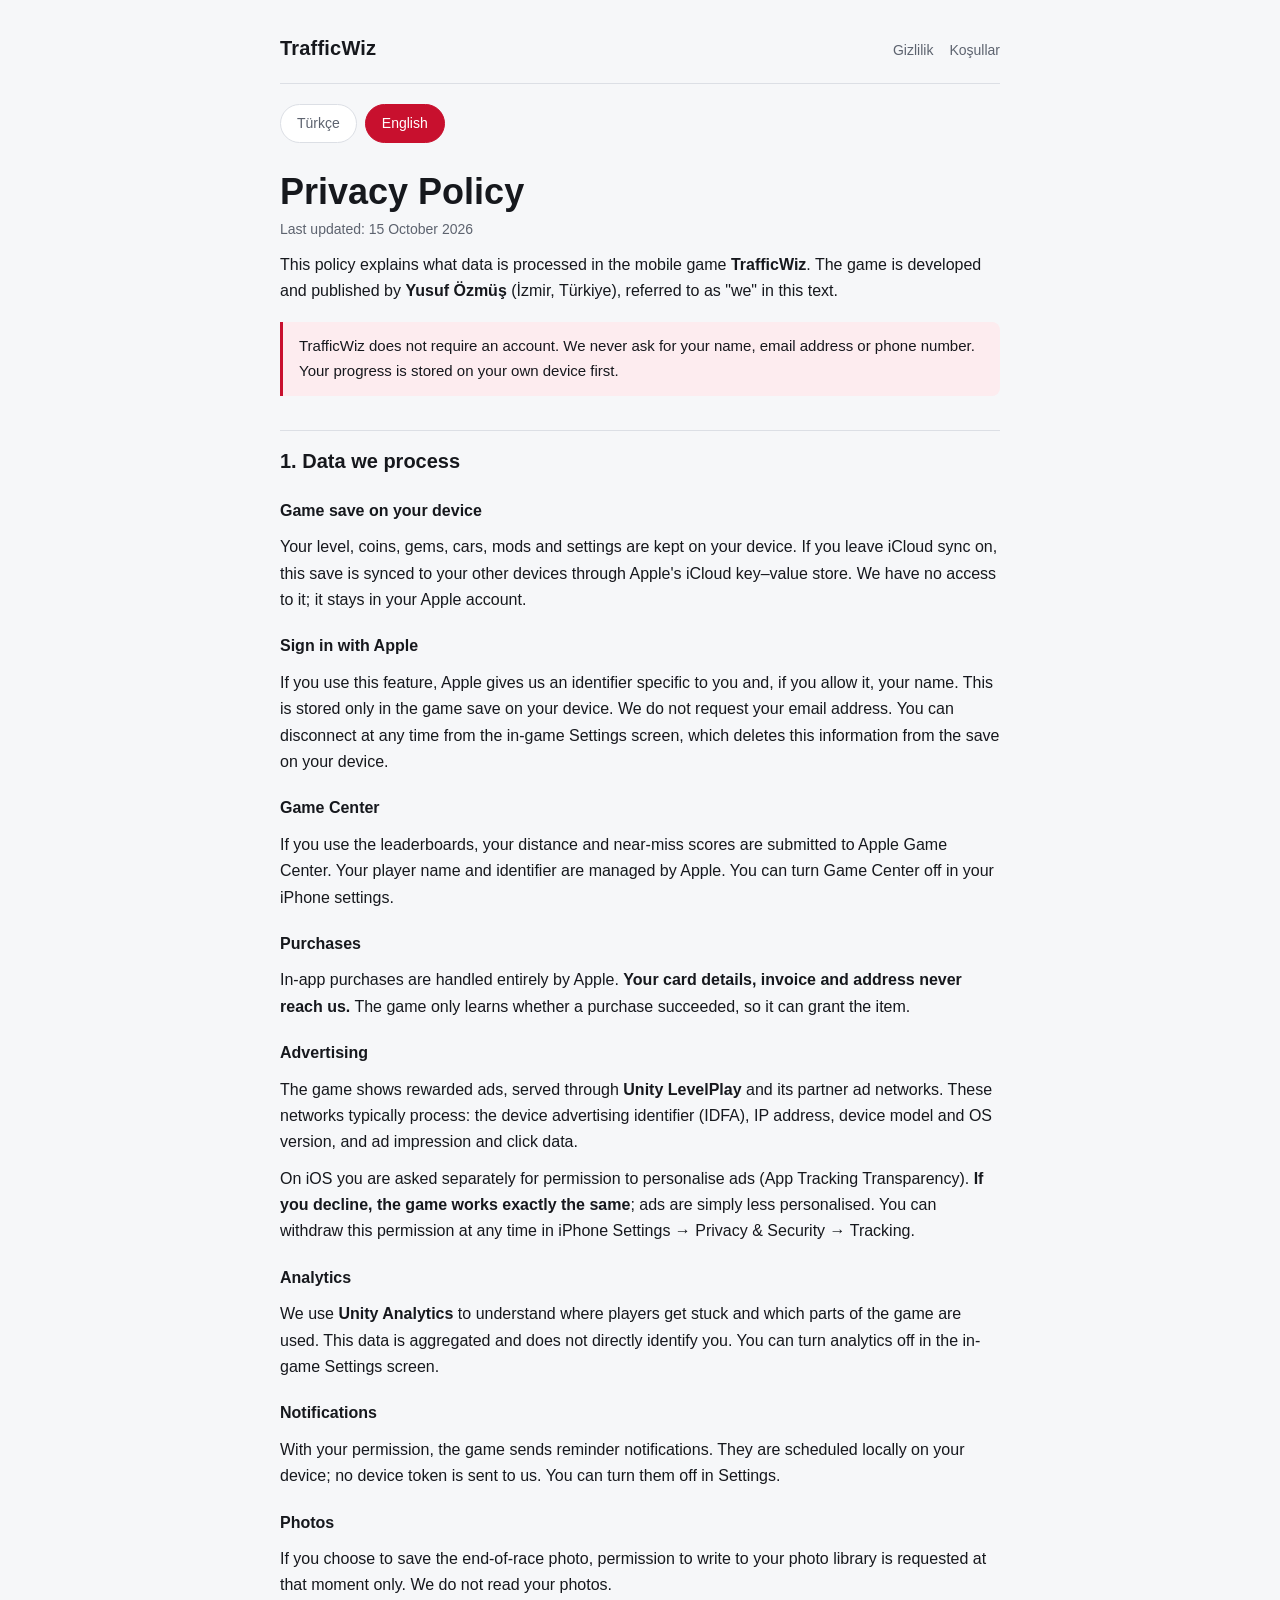
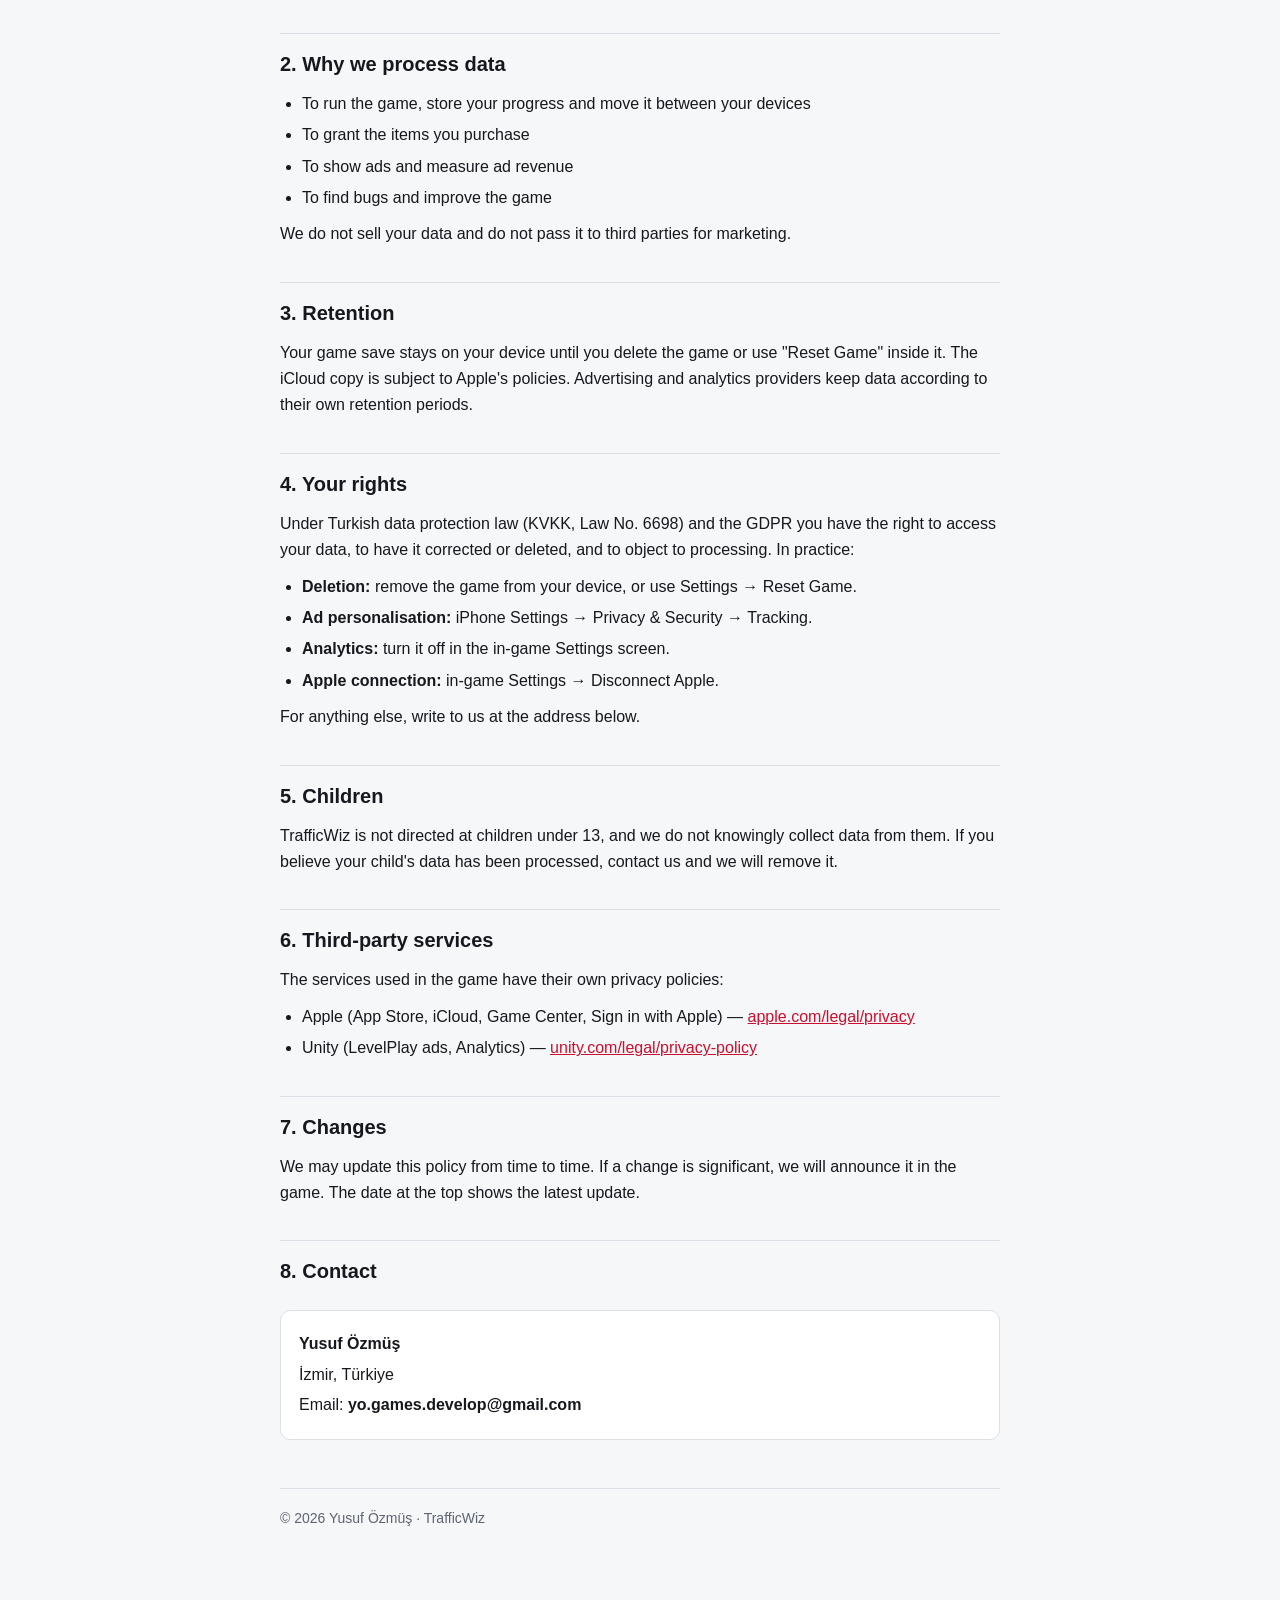
==== privacy.html @ 93166ee4 "Add files via upload" ====
<!doctype html>
<html lang="tr">
<head>
<meta charset="utf-8">
<meta name="viewport" content="width=device-width, initial-scale=1">
<title>TrafficWiz — Gizlilik Politikası / Privacy Policy</title>
<link rel="stylesheet" href="style.css">
</head>
<body>
<div class="wrap">

<header class="top">
  <a class="brand" href="index.html">TrafficWiz</a>
  <nav>
    <a href="privacy.html">Gizlilik</a>
    <a href="terms.html">Koşullar</a>
  </nav>
</header>

<div class="langbar">
  <button type="button" id="btn-tr" aria-pressed="true">Türkçe</button>
  <button type="button" id="btn-en" aria-pressed="false">English</button>
</div>

<!-- ======================= TÜRKÇE ======================= -->
<section id="tr">
  <h1>Gizlilik Politikası</h1>
  <p class="updated">Son güncelleme: 15 Ekim 2026</p>

  <p>Bu politika, <strong>TrafficWiz</strong> mobil oyununda hangi verilerin işlendiğini açıklar. Oyunu geliştiren ve yayınlayan kişi <strong>Yusuf Özmüş</strong>'tür (İzmir, Türkiye) ve bu metinde "biz" olarak anılır.</p>

  <div class="note">TrafficWiz'de hesap açmanız gerekmez. Adınızı, e-postanızı veya telefon numaranızı sizden istemiyoruz. Oyun ilerlemeniz öncelikle kendi cihazınızda saklanır.</div>

  <h2>1. İşlenen veriler</h2>

  <h3>Cihazınızda saklanan oyun kaydı</h3>
  <p>Seviyeniz, altınınız, gemleriniz, arabalarınız, modifiyeleriniz ve ayarlarınız cihazınızda tutulur. iCloud yedeklemesini açık bırakırsanız bu kayıt, Apple'ın iCloud anahtar–değer deposu üzerinden diğer cihazlarınıza eşitlenir. Bu veriye biz erişmeyiz; Apple hesabınızda kalır.</p>

  <h3>Apple ile Giriş</h3>
  <p>Bu özelliği kullanırsanız Apple bize size özel bir kullanıcı kimliği ve (siz izin verirseniz) adınızı iletir. Bu bilgiler yalnızca cihazınızdaki oyun kaydında tutulur. Apple ile Giriş'te e-posta adresinizi talep etmiyoruz. Bağlantıyı Ayarlar ekranından istediğiniz zaman kesebilirsiniz; kestiğinizde bu bilgiler cihazınızdaki kayıttan silinir.</p>

  <h3>Game Center</h3>
  <p>Sıralama tablolarını kullanırsanız mesafe ve makas skorlarınız Apple Game Center'a gönderilir. Oyuncu adınız ve kimliğiniz Apple tarafından yönetilir. Game Center'ı iPhone ayarlarından kapatabilirsiniz.</p>

  <h3>Satın almalar</h3>
  <p>Uygulama içi satın almalar tamamen Apple üzerinden yapılır. <strong>Kart bilgileriniz, faturanız ve adresiniz bize hiçbir zaman ulaşmaz.</strong> Oyun yalnızca satın almanın başarılı olup olmadığını görür ve ürünü hesabınıza tanımlar.</p>

  <h3>Reklamlar</h3>
  <p>Oyunda ödüllü reklamlar gösterilir. Reklamlar <strong>Unity LevelPlay</strong> ve iş ortağı reklam ağları aracılığıyla sunulur. Bu ağlar genellikle şunları işler: cihaz reklam tanımlayıcısı (IDFA), IP adresi, cihaz modeli ve işletim sistemi sürümü, reklam gösterim ve tıklama bilgisi.</p>
  <p>iOS'ta, reklamların size göre kişiselleştirilmesi için izniniz ayrıca sorulur (App Tracking Transparency). <strong>İzin vermezseniz oyun aynı şekilde çalışır</strong>, reklamlar yalnızca daha az kişiselleştirilmiş olur. Bu izni istediğiniz zaman iPhone Ayarlar → Gizlilik ve Güvenlik → İzleme bölümünden geri çekebilirsiniz.</p>

  <h3>Analitik</h3>
  <p>Oyunun nerede takıldığını ve hangi bölümlerin kullanıldığını anlamak için <strong>Unity Analytics</strong> kullanıyoruz. Bu veriler toplu ve kimliğinizi doğrudan göstermeyen biçimdedir. Analitiği oyun içindeki Ayarlar ekranından kapatabilirsiniz.</p>

  <h3>Bildirimler</h3>
  <p>İzin verirseniz hatırlatma bildirimleri gönderilir. Bu bildirimler cihazınızda, yerel olarak planlanır; bunun için bize bir cihaz kimliği iletilmez. Ayarlar'dan kapatabilirsiniz.</p>

  <h3>Fotoğraflar</h3>
  <p>Yarış sonundaki fotoğrafı kaydetmek isterseniz, yalnızca o anda fotoğraflarınıza yazma izni istenir. Fotoğraflarınızı okumayız.</p>

  <h2>2. Verileri neden işliyoruz</h2>
  <ul>
    <li>Oyunu çalıştırmak, ilerlemenizi saklamak ve cihazlarınız arasında taşımak</li>
    <li>Satın aldığınız ürünleri hesabınıza tanımlamak</li>
    <li>Reklam göstermek ve reklam gelirini ölçmek</li>
    <li>Hataları bulmak ve oyunu geliştirmek</li>
  </ul>
  <p>Verilerinizi satmıyoruz ve pazarlama amacıyla üçüncü kişilere devretmiyoruz.</p>

  <h2>3. Saklama süresi</h2>
  <p>Oyun kaydı, siz oyunu silene ya da oyun içindeki "Oyunu Sıfırla" seçeneğini kullanana kadar cihazınızda kalır. iCloud'daki kopya Apple'ın politikalarına tabidir. Reklam ve analitik sağlayıcıları veriyi kendi saklama sürelerine göre tutar.</p>

  <h2>4. Haklarınız</h2>
  <p>KVKK (6698 sayılı kanun) ve GDPR kapsamında; verilerinize erişme, düzeltilmesini veya silinmesini isteme, işlemeye itiraz etme haklarınız vardır. Pratikte:</p>
  <ul>
    <li><strong>Silme:</strong> Oyunu cihazınızdan kaldırmanız ya da Ayarlar → Oyunu Sıfırla seçeneği ilerlemenizi siler.</li>
    <li><strong>Reklam kişiselleştirme:</strong> iPhone Ayarlar → Gizlilik ve Güvenlik → İzleme.</li>
    <li><strong>Analitik:</strong> Oyun içi Ayarlar ekranından kapatılır.</li>
    <li><strong>Apple bağlantısı:</strong> Oyun içi Ayarlar → Apple Bağlantısını Kes.</li>
  </ul>
  <p>Başka bir talebiniz için aşağıdaki adresten bize yazabilirsiniz.</p>

  <h2>5. Çocuklar</h2>
  <p>TrafficWiz 13 yaşından küçük çocuklara yönelik değildir ve bilerek onlardan veri toplamayız. Çocuğunuzun verisinin işlendiğini düşünüyorsanız bize yazın, kaldıralım.</p>

  <h2>6. Üçüncü taraf hizmetleri</h2>
  <p>Oyunda kullanılan hizmetlerin kendi gizlilik politikaları geçerlidir:</p>
  <ul>
    <li>Apple (App Store, iCloud, Game Center, Apple ile Giriş) — <a href="https://www.apple.com/legal/privacy/">apple.com/legal/privacy</a></li>
    <li>Unity (LevelPlay reklamları, Analytics) — <a href="https://unity.com/legal/privacy-policy">unity.com/legal/privacy-policy</a></li>
  </ul>

  <h2>7. Değişiklikler</h2>
  <p>Bu politikayı zaman zaman güncelleyebiliriz. Önemli bir değişiklik olursa oyun içinde duyururuz. Sayfanın başındaki tarih son güncellemeyi gösterir.</p>

  <h2>8. İletişim</h2>
  <div class="contact">
    <p><strong>Yusuf Özmüş</strong></p>
    <p>İzmir, Türkiye</p>
    <p>E-posta: <strong>yo.games.develop@gmail.com</strong></p>
  </div>
</section>

<!-- ======================= ENGLISH ======================= -->
<section id="en" hidden>
  <h1>Privacy Policy</h1>
  <p class="updated">Last updated: 15 October 2026</p>

  <p>This policy explains what data is processed in the mobile game <strong>TrafficWiz</strong>. The game is developed and published by <strong>Yusuf Özmüş</strong> (İzmir, Türkiye), referred to as "we" in this text.</p>

  <div class="note">TrafficWiz does not require an account. We never ask for your name, email address or phone number. Your progress is stored on your own device first.</div>

  <h2>1. Data we process</h2>

  <h3>Game save on your device</h3>
  <p>Your level, coins, gems, cars, mods and settings are kept on your device. If you leave iCloud sync on, this save is synced to your other devices through Apple's iCloud key–value store. We have no access to it; it stays in your Apple account.</p>

  <h3>Sign in with Apple</h3>
  <p>If you use this feature, Apple gives us an identifier specific to you and, if you allow it, your name. This is stored only in the game save on your device. We do not request your email address. You can disconnect at any time from the in-game Settings screen, which deletes this information from the save on your device.</p>

  <h3>Game Center</h3>
  <p>If you use the leaderboards, your distance and near-miss scores are submitted to Apple Game Center. Your player name and identifier are managed by Apple. You can turn Game Center off in your iPhone settings.</p>

  <h3>Purchases</h3>
  <p>In-app purchases are handled entirely by Apple. <strong>Your card details, invoice and address never reach us.</strong> The game only learns whether a purchase succeeded, so it can grant the item.</p>

  <h3>Advertising</h3>
  <p>The game shows rewarded ads, served through <strong>Unity LevelPlay</strong> and its partner ad networks. These networks typically process: the device advertising identifier (IDFA), IP address, device model and OS version, and ad impression and click data.</p>
  <p>On iOS you are asked separately for permission to personalise ads (App Tracking Transparency). <strong>If you decline, the game works exactly the same</strong>; ads are simply less personalised. You can withdraw this permission at any time in iPhone Settings → Privacy &amp; Security → Tracking.</p>

  <h3>Analytics</h3>
  <p>We use <strong>Unity Analytics</strong> to understand where players get stuck and which parts of the game are used. This data is aggregated and does not directly identify you. You can turn analytics off in the in-game Settings screen.</p>

  <h3>Notifications</h3>
  <p>With your permission, the game sends reminder notifications. They are scheduled locally on your device; no device token is sent to us. You can turn them off in Settings.</p>

  <h3>Photos</h3>
  <p>If you choose to save the end-of-race photo, permission to write to your photo library is requested at that moment only. We do not read your photos.</p>

  <h2>2. Why we process data</h2>
  <ul>
    <li>To run the game, store your progress and move it between your devices</li>
    <li>To grant the items you purchase</li>
    <li>To show ads and measure ad revenue</li>
    <li>To find bugs and improve the game</li>
  </ul>
  <p>We do not sell your data and do not pass it to third parties for marketing.</p>

  <h2>3. Retention</h2>
  <p>Your game save stays on your device until you delete the game or use "Reset Game" inside it. The iCloud copy is subject to Apple's policies. Advertising and analytics providers keep data according to their own retention periods.</p>

  <h2>4. Your rights</h2>
  <p>Under Turkish data protection law (KVKK, Law No. 6698) and the GDPR you have the right to access your data, to have it corrected or deleted, and to object to processing. In practice:</p>
  <ul>
    <li><strong>Deletion:</strong> remove the game from your device, or use Settings → Reset Game.</li>
    <li><strong>Ad personalisation:</strong> iPhone Settings → Privacy &amp; Security → Tracking.</li>
    <li><strong>Analytics:</strong> turn it off in the in-game Settings screen.</li>
    <li><strong>Apple connection:</strong> in-game Settings → Disconnect Apple.</li>
  </ul>
  <p>For anything else, write to us at the address below.</p>

  <h2>5. Children</h2>
  <p>TrafficWiz is not directed at children under 13, and we do not knowingly collect data from them. If you believe your child's data has been processed, contact us and we will remove it.</p>

  <h2>6. Third-party services</h2>
  <p>The services used in the game have their own privacy policies:</p>
  <ul>
    <li>Apple (App Store, iCloud, Game Center, Sign in with Apple) — <a href="https://www.apple.com/legal/privacy/">apple.com/legal/privacy</a></li>
    <li>Unity (LevelPlay ads, Analytics) — <a href="https://unity.com/legal/privacy-policy">unity.com/legal/privacy-policy</a></li>
  </ul>

  <h2>7. Changes</h2>
  <p>We may update this policy from time to time. If a change is significant, we will announce it in the game. The date at the top shows the latest update.</p>

  <h2>8. Contact</h2>
  <div class="contact">
    <p><strong>Yusuf Özmüş</strong></p>
    <p>İzmir, Türkiye</p>
    <p>Email: <strong>yo.games.develop@gmail.com</strong></p>
  </div>
</section>

<footer>© 2026 Yusuf Özmüş · TrafficWiz</footer>

</div>

<script>
  var tr = document.getElementById("tr");
  var en = document.getElementById("en");
  var btnTr = document.getElementById("btn-tr");
  var btnEn = document.getElementById("btn-en");
  function show(lang) {
    var isTr = lang === "tr";
    tr.hidden = !isTr;
    en.hidden = isTr;
    btnTr.setAttribute("aria-pressed", String(isTr));
    btnEn.setAttribute("aria-pressed", String(!isTr));
    document.documentElement.lang = lang;
    try { localStorage.setItem("tw_lang", lang); } catch (e) {}
  }
  btnTr.addEventListener("click", function () { show("tr"); });
  btnEn.addEventListener("click", function () { show("en"); });
  var saved = null;
  try { saved = localStorage.getItem("tw_lang"); } catch (e) {}
  if (!saved) saved = (navigator.language || "").toLowerCase().indexOf("tr") === 0 ? "tr" : "en";
  show(saved);
</script>
</body>
</html>
---- style.css ----
/* TrafficWiz — yasal sayfalar. Tek stil dosyası; privacy.html, terms.html ve index.html kullanır. */
:root {
  --bg: #f6f7f9;
  --surface: #ffffff;
  --fg: #16181d;
  --dim: #5d636f;
  --line: #dcdfe5;
  --accent: #c8102e;
  --accent-soft: #fdecef;
}
@media (prefers-color-scheme: dark) {
  :root {
    --bg: #101216;
    --surface: #191c22;
    --fg: #eceef2;
    --dim: #969cab;
    --line: #2b303a;
    --accent: #ff5068;
    --accent-soft: #2a1419;
    color-scheme: dark;
  }
}

* { box-sizing: border-box; }
body {
  margin: 0;
  background: var(--bg);
  color: var(--fg);
  font: 16px/1.65 -apple-system, BlinkMacSystemFont, "Segoe UI", Roboto, "Helvetica Neue", Arial, sans-serif;
  -webkit-text-size-adjust: 100%;
}
.wrap {
  max-width: 760px;
  margin: 0 auto;
  padding: 32px 20px 72px;
}

header.top {
  display: flex;
  align-items: baseline;
  gap: 12px;
  flex-wrap: wrap;
  padding-bottom: 18px;
  border-bottom: 1px solid var(--line);
}
header.top a.brand {
  font-size: 20px;
  font-weight: 700;
  letter-spacing: .01em;
  color: var(--fg);
  text-decoration: none;
}
header.top nav { margin-left: auto; display: flex; gap: 16px; }
header.top nav a { color: var(--dim); text-decoration: none; font-size: 14px; }
header.top nav a:hover { color: var(--accent); }

h1 {
  font-size: clamp(26px, 6vw, 36px);
  line-height: 1.15;
  margin: 28px 0 6px;
}
.updated { color: var(--dim); font-size: 14px; margin: 0 0 8px; }

.langbar { display: flex; gap: 8px; margin: 20px 0 8px; }
.langbar button {
  font: inherit;
  font-size: 14px;
  padding: 7px 16px;
  border: 1px solid var(--line);
  border-radius: 99px;
  background: var(--surface);
  color: var(--dim);
  cursor: pointer;
}
.langbar button[aria-pressed="true"] {
  background: var(--accent);
  border-color: var(--accent);
  color: #fff;
}
.langbar button:focus-visible { outline: 2px solid var(--accent); outline-offset: 2px; }

h2 {
  font-size: 20px;
  margin: 34px 0 8px;
  padding-top: 14px;
  border-top: 1px solid var(--line);
}
h3 { font-size: 16px; margin: 20px 0 4px; }
p { margin: 10px 0; }
ul { margin: 10px 0; padding-left: 22px; }
li { margin: 5px 0; }
a { color: var(--accent); }
strong { font-weight: 600; }

.note {
  background: var(--accent-soft);
  border-left: 3px solid var(--accent);
  border-radius: 0 8px 8px 0;
  padding: 12px 16px;
  margin: 18px 0;
  font-size: 15px;
}
.contact {
  background: var(--surface);
  border: 1px solid var(--line);
  border-radius: 10px;
  padding: 16px 18px;
  margin: 22px 0;
}
.contact p { margin: 4px 0; }

footer {
  margin-top: 48px;
  padding-top: 18px;
  border-top: 1px solid var(--line);
  color: var(--dim);
  font-size: 14px;
}

/* Kart bağlantıları (index) */
.cards { display: grid; gap: 14px; margin-top: 26px; }
.card {
  display: block;
  background: var(--surface);
  border: 1px solid var(--line);
  border-radius: 12px;
  padding: 18px 20px;
  text-decoration: none;
  color: var(--fg);
}
.card:hover { border-color: var(--accent); }
.card h2 { border: 0; margin: 0 0 4px; padding: 0; font-size: 18px; }
.card p { margin: 0; color: var(--dim); font-size: 15px; }
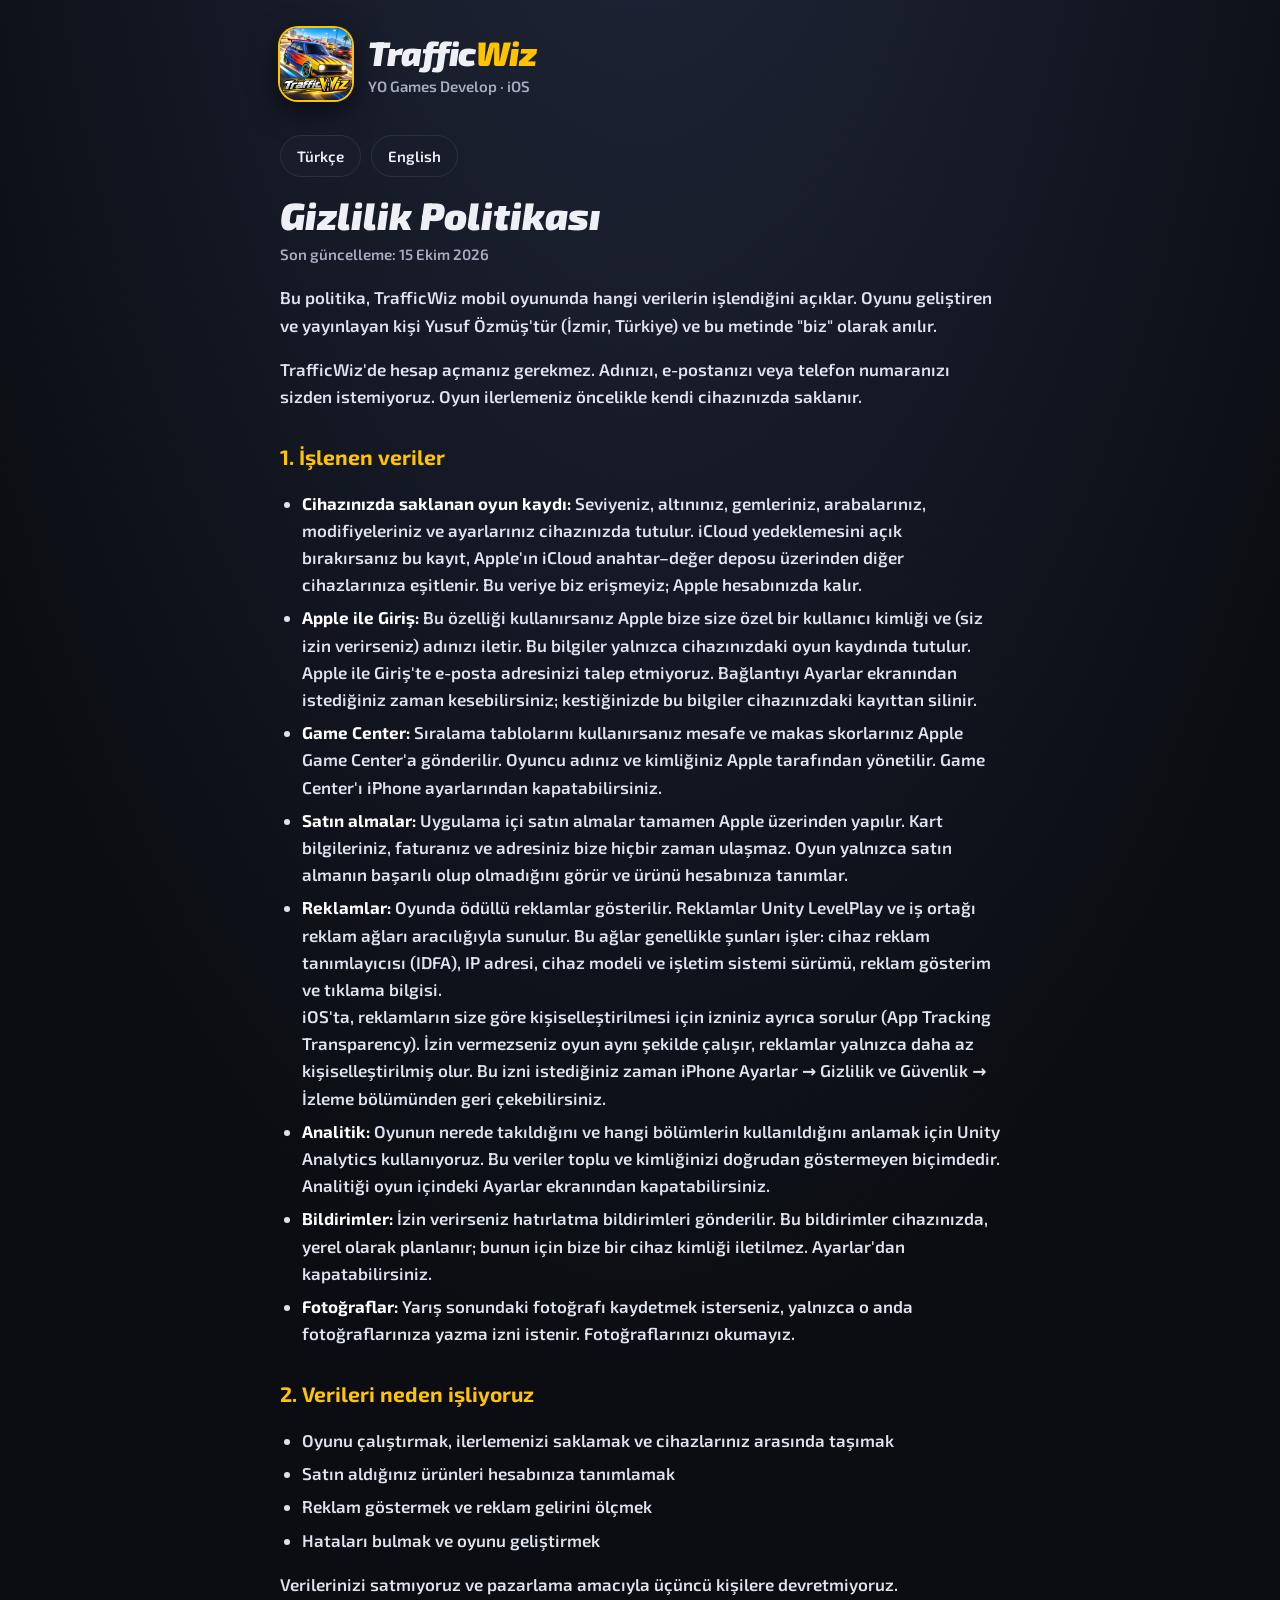
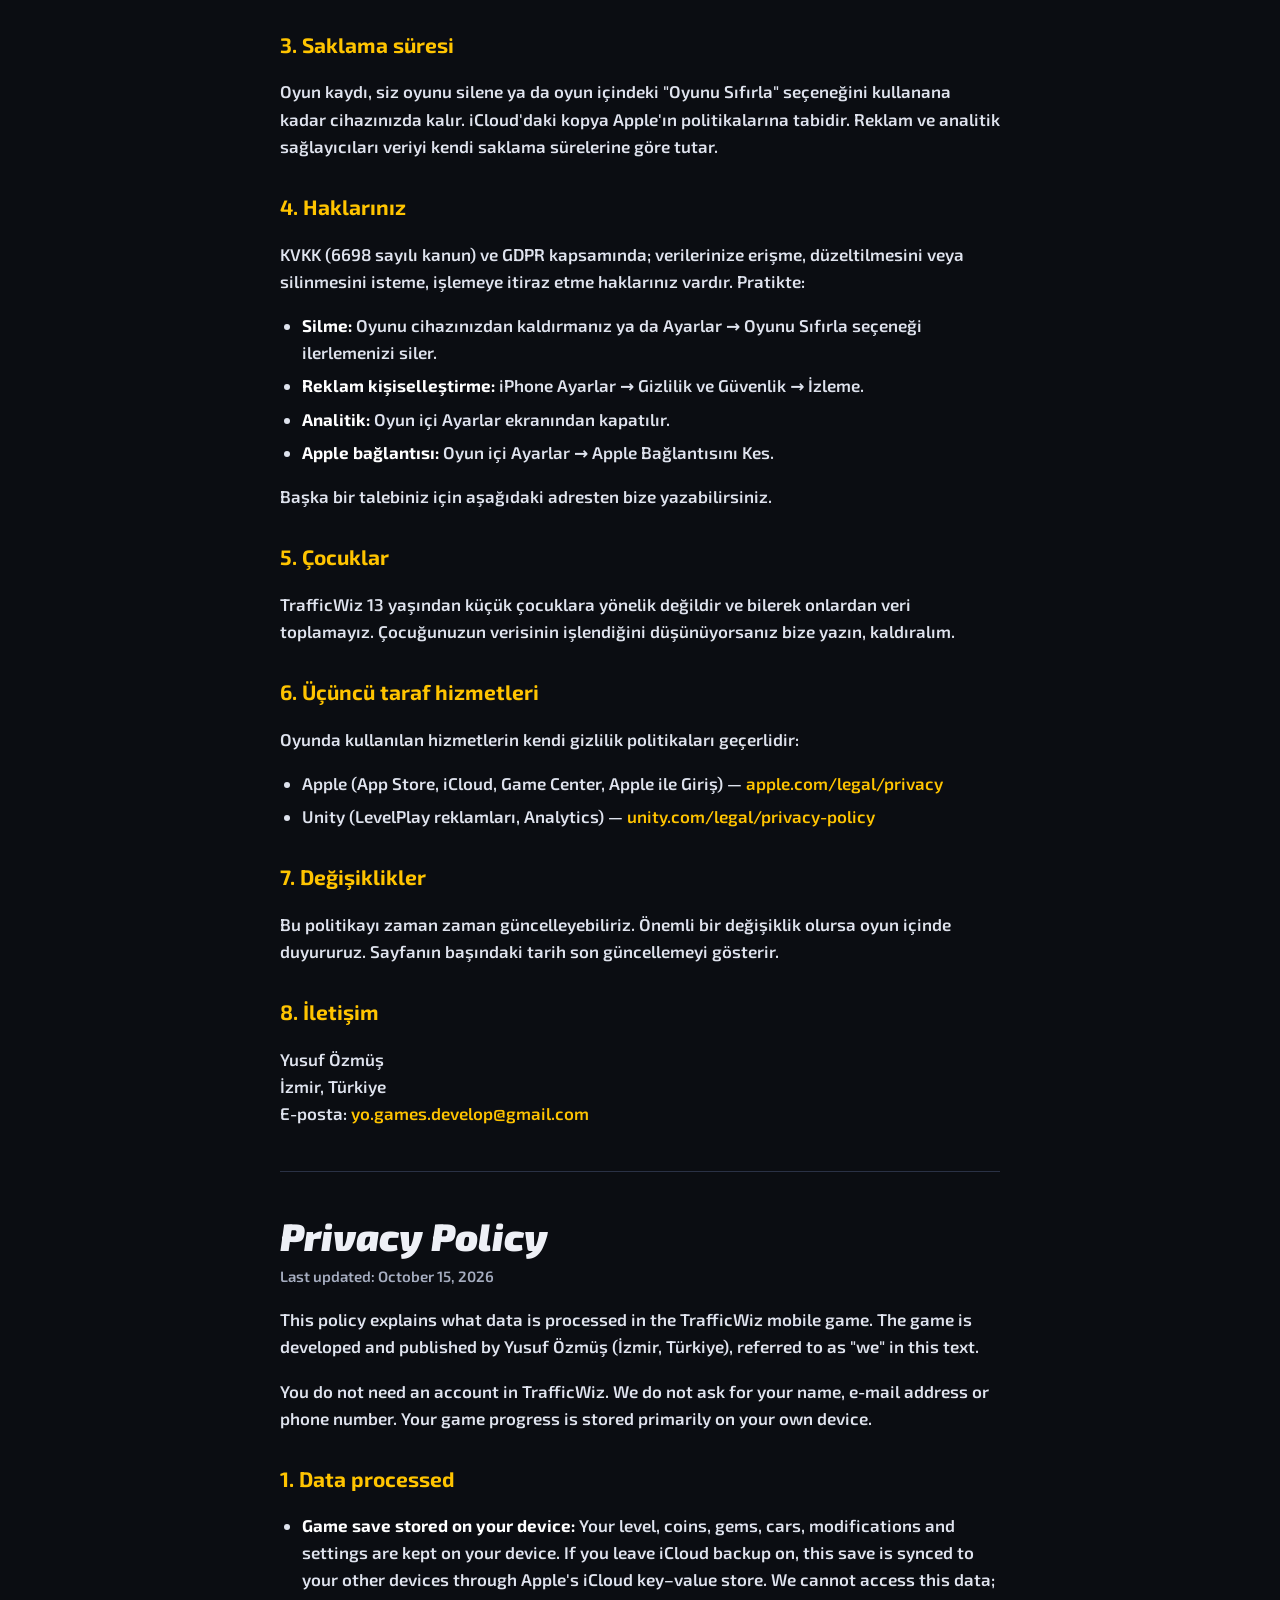
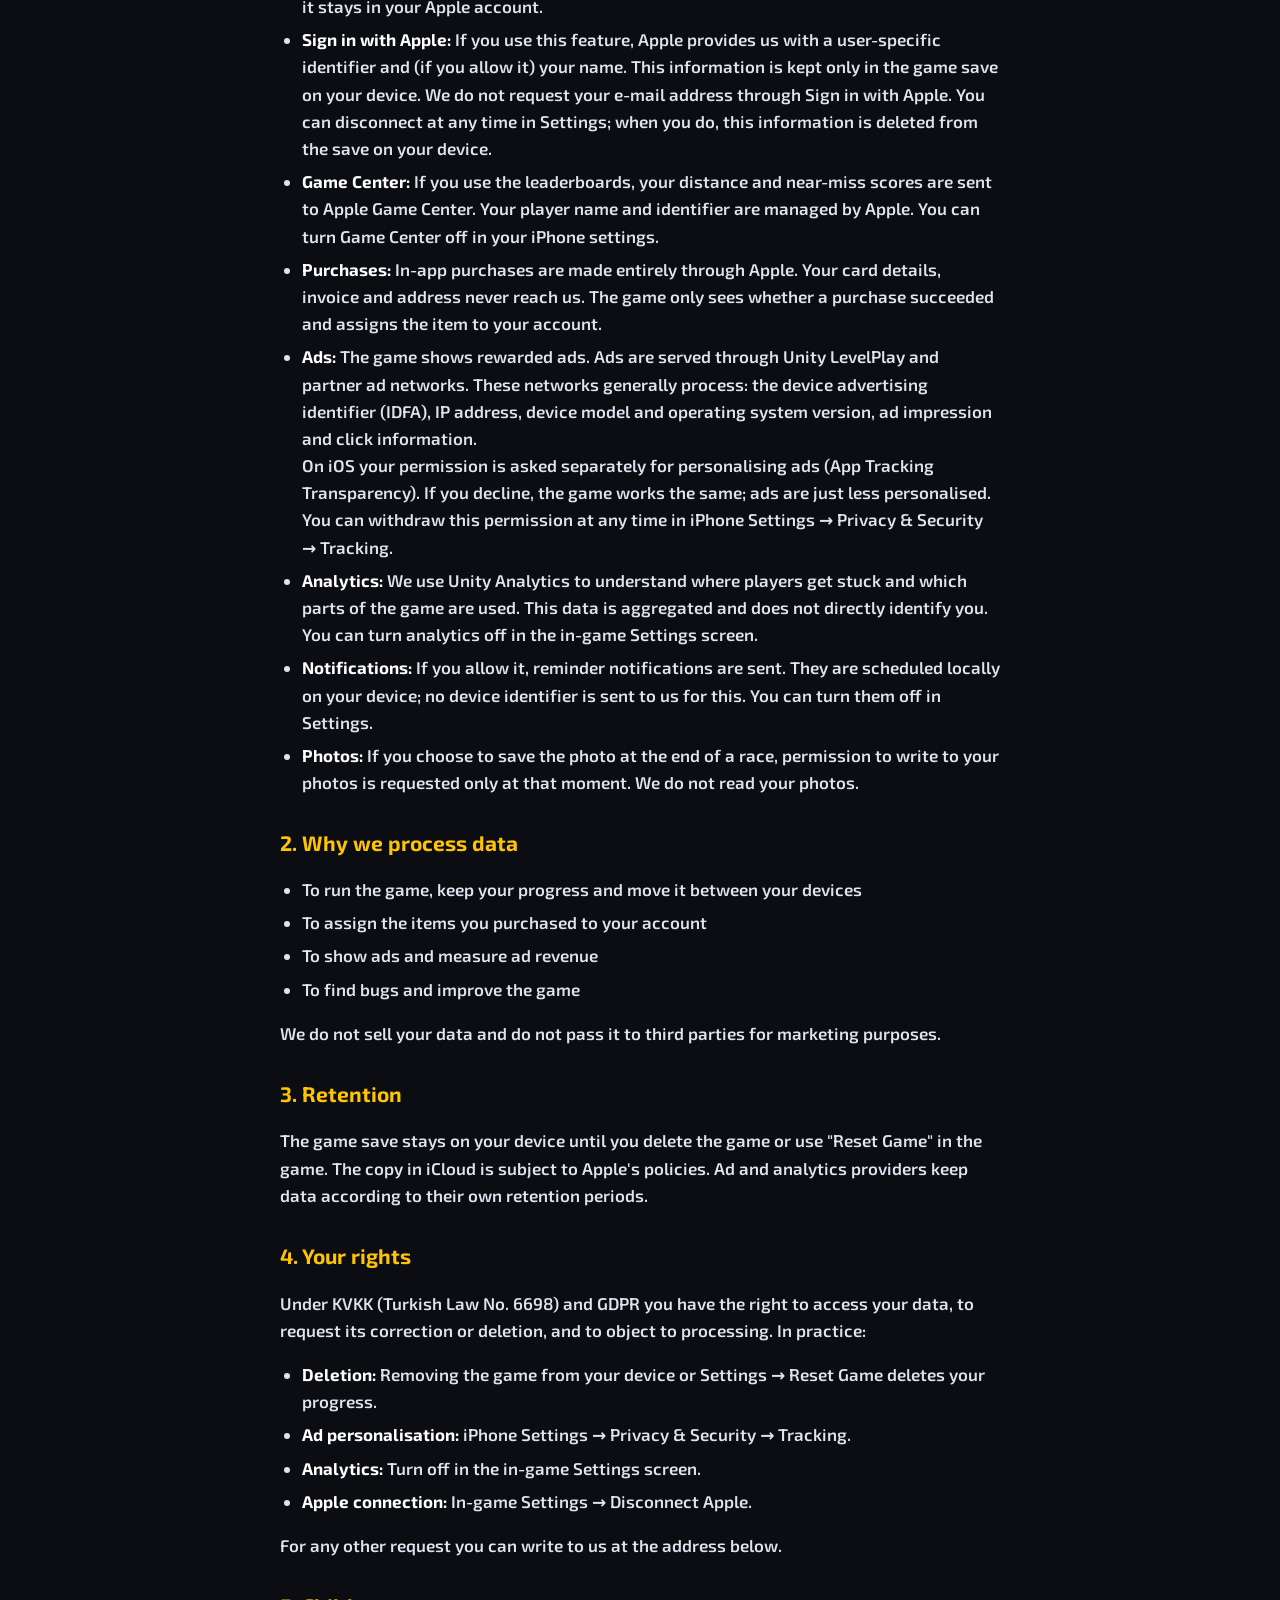
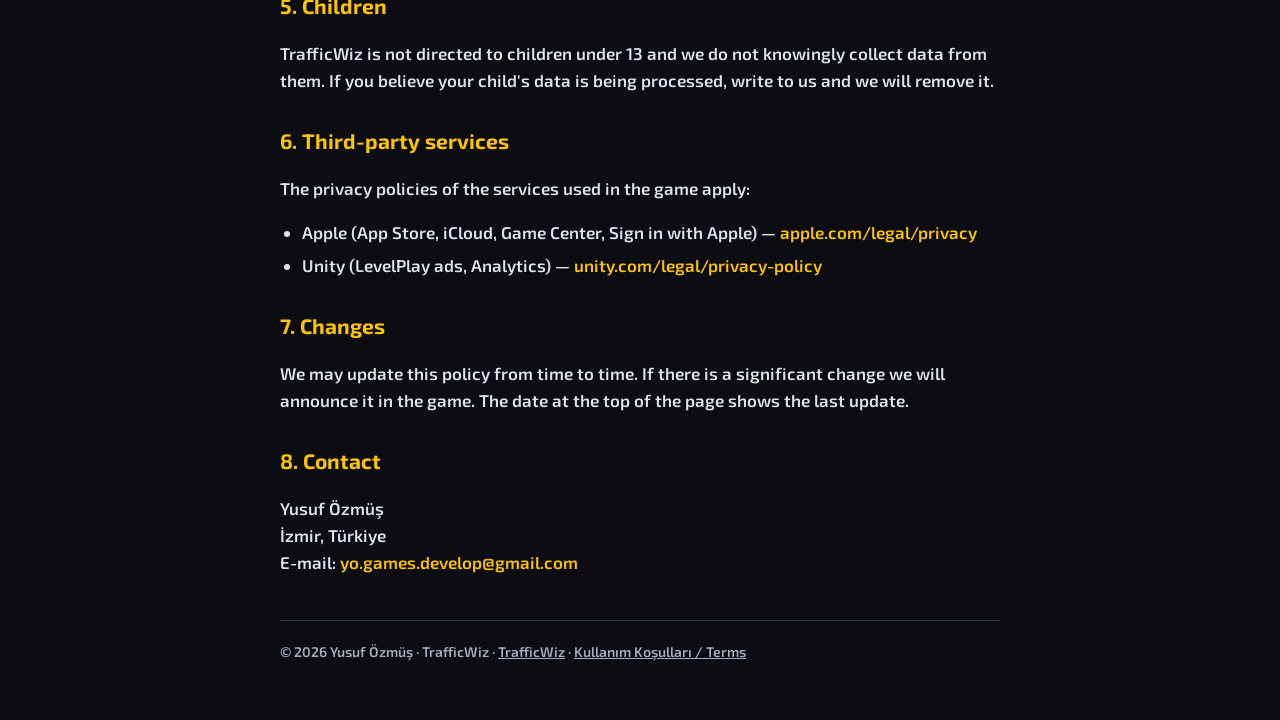
==== commit 9fbed69c: "Add files via upload" ====
--- a/privacy.html
+++ b/privacy.html
@@ -3,207 +3,140 @@
 <head>
 <meta charset="utf-8">
 <meta name="viewport" content="width=device-width, initial-scale=1">
-<title>TrafficWiz — Gizlilik Politikası / Privacy Policy</title>
+<title>TrafficWiz · Gizlilik Politikası / Privacy Policy</title>
+<link rel="icon" type="image/png" href="favicon.png">
+<link rel="apple-touch-icon" href="apple-touch-icon.png">
 <link rel="stylesheet" href="style.css">
 </head>
 <body>
 <div class="wrap">
+  <header class="brand">
+    <a href="index.html"><img src="icon.png" alt="TrafficWiz simgesi"></a>
+    <div>
+      <div class="name"><a href="index.html">Traffic<b>Wiz</b></a></div>
+      <div class="sub">YO Games Develop · iOS</div>
+    </div>
+  </header>
 
-<header class="top">
-  <a class="brand" href="index.html">TrafficWiz</a>
-  <nav>
-    <a href="privacy.html">Gizlilik</a>
-    <a href="terms.html">Koşullar</a>
-  </nav>
-</header>
+  <nav class="lang"><a href="#tr">Türkçe</a><a href="#en">English</a></nav>
 
-<div class="langbar">
-  <button type="button" id="btn-tr" aria-pressed="true">Türkçe</button>
-  <button type="button" id="btn-en" aria-pressed="false">English</button>
+  <section id="tr">
+    <h1>Gizlilik Politikası</h1>
+    <p class="meta">Son güncelleme: 15 Ekim 2026</p>
+    <p>Bu politika, TrafficWiz mobil oyununda hangi verilerin işlendiğini açıklar. Oyunu geliştiren ve yayınlayan kişi Yusuf Özmüş'tür (İzmir, Türkiye) ve bu metinde "biz" olarak anılır.</p>
+    <p>TrafficWiz'de hesap açmanız gerekmez. Adınızı, e-postanızı veya telefon numaranızı sizden istemiyoruz. Oyun ilerlemeniz öncelikle kendi cihazınızda saklanır.</p>
+
+    <h2>1. İşlenen veriler</h2>
+    <ul>
+      <li><strong>Cihazınızda saklanan oyun kaydı:</strong> Seviyeniz, altınınız, gemleriniz, arabalarınız, modifiyeleriniz ve ayarlarınız cihazınızda tutulur. iCloud yedeklemesini açık bırakırsanız bu kayıt, Apple'ın iCloud anahtar–değer deposu üzerinden diğer cihazlarınıza eşitlenir. Bu veriye biz erişmeyiz; Apple hesabınızda kalır.</li>
+      <li><strong>Apple ile Giriş:</strong> Bu özelliği kullanırsanız Apple bize size özel bir kullanıcı kimliği ve (siz izin verirseniz) adınızı iletir. Bu bilgiler yalnızca cihazınızdaki oyun kaydında tutulur. Apple ile Giriş'te e-posta adresinizi talep etmiyoruz. Bağlantıyı Ayarlar ekranından istediğiniz zaman kesebilirsiniz; kestiğinizde bu bilgiler cihazınızdaki kayıttan silinir.</li>
+      <li><strong>Game Center:</strong> Sıralama tablolarını kullanırsanız mesafe ve makas skorlarınız Apple Game Center'a gönderilir. Oyuncu adınız ve kimliğiniz Apple tarafından yönetilir. Game Center'ı iPhone ayarlarından kapatabilirsiniz.</li>
+      <li><strong>Satın almalar:</strong> Uygulama içi satın almalar tamamen Apple üzerinden yapılır. Kart bilgileriniz, faturanız ve adresiniz bize hiçbir zaman ulaşmaz. Oyun yalnızca satın almanın başarılı olup olmadığını görür ve ürünü hesabınıza tanımlar.</li>
+      <li><strong>Reklamlar:</strong> Oyunda ödüllü reklamlar gösterilir. Reklamlar Unity LevelPlay ve iş ortağı reklam ağları aracılığıyla sunulur. Bu ağlar genellikle şunları işler: cihaz reklam tanımlayıcısı (IDFA), IP adresi, cihaz modeli ve işletim sistemi sürümü, reklam gösterim ve tıklama bilgisi.<br>iOS'ta, reklamların size göre kişiselleştirilmesi için izniniz ayrıca sorulur (App Tracking Transparency). İzin vermezseniz oyun aynı şekilde çalışır, reklamlar yalnızca daha az kişiselleştirilmiş olur. Bu izni istediğiniz zaman iPhone Ayarlar → Gizlilik ve Güvenlik → İzleme bölümünden geri çekebilirsiniz.</li>
+      <li><strong>Analitik:</strong> Oyunun nerede takıldığını ve hangi bölümlerin kullanıldığını anlamak için Unity Analytics kullanıyoruz. Bu veriler toplu ve kimliğinizi doğrudan göstermeyen biçimdedir. Analitiği oyun içindeki Ayarlar ekranından kapatabilirsiniz.</li>
+      <li><strong>Bildirimler:</strong> İzin verirseniz hatırlatma bildirimleri gönderilir. Bu bildirimler cihazınızda, yerel olarak planlanır; bunun için bize bir cihaz kimliği iletilmez. Ayarlar'dan kapatabilirsiniz.</li>
+      <li><strong>Fotoğraflar:</strong> Yarış sonundaki fotoğrafı kaydetmek isterseniz, yalnızca o anda fotoğraflarınıza yazma izni istenir. Fotoğraflarınızı okumayız.</li>
+    </ul>
+
+    <h2>2. Verileri neden işliyoruz</h2>
+    <ul>
+      <li>Oyunu çalıştırmak, ilerlemenizi saklamak ve cihazlarınız arasında taşımak</li>
+      <li>Satın aldığınız ürünleri hesabınıza tanımlamak</li>
+      <li>Reklam göstermek ve reklam gelirini ölçmek</li>
+      <li>Hataları bulmak ve oyunu geliştirmek</li>
+    </ul>
+    <p>Verilerinizi satmıyoruz ve pazarlama amacıyla üçüncü kişilere devretmiyoruz.</p>
+
+    <h2>3. Saklama süresi</h2>
+    <p>Oyun kaydı, siz oyunu silene ya da oyun içindeki "Oyunu Sıfırla" seçeneğini kullanana kadar cihazınızda kalır. iCloud'daki kopya Apple'ın politikalarına tabidir. Reklam ve analitik sağlayıcıları veriyi kendi saklama sürelerine göre tutar.</p>
+
+    <h2>4. Haklarınız</h2>
+    <p>KVKK (6698 sayılı kanun) ve GDPR kapsamında; verilerinize erişme, düzeltilmesini veya silinmesini isteme, işlemeye itiraz etme haklarınız vardır. Pratikte:</p>
+    <ul>
+      <li><strong>Silme:</strong> Oyunu cihazınızdan kaldırmanız ya da Ayarlar → Oyunu Sıfırla seçeneği ilerlemenizi siler.</li>
+      <li><strong>Reklam kişiselleştirme:</strong> iPhone Ayarlar → Gizlilik ve Güvenlik → İzleme.</li>
+      <li><strong>Analitik:</strong> Oyun içi Ayarlar ekranından kapatılır.</li>
+      <li><strong>Apple bağlantısı:</strong> Oyun içi Ayarlar → Apple Bağlantısını Kes.</li>
+    </ul>
+    <p>Başka bir talebiniz için aşağıdaki adresten bize yazabilirsiniz.</p>
+
+    <h2>5. Çocuklar</h2>
+    <p>TrafficWiz 13 yaşından küçük çocuklara yönelik değildir ve bilerek onlardan veri toplamayız. Çocuğunuzun verisinin işlendiğini düşünüyorsanız bize yazın, kaldıralım.</p>
+
+    <h2>6. Üçüncü taraf hizmetleri</h2>
+    <p>Oyunda kullanılan hizmetlerin kendi gizlilik politikaları geçerlidir:</p>
+    <ul>
+      <li>Apple (App Store, iCloud, Game Center, Apple ile Giriş) — <a href="https://www.apple.com/legal/privacy/">apple.com/legal/privacy</a></li>
+      <li>Unity (LevelPlay reklamları, Analytics) — <a href="https://unity.com/legal/privacy-policy">unity.com/legal/privacy-policy</a></li>
+    </ul>
+
+    <h2>7. Değişiklikler</h2>
+    <p>Bu politikayı zaman zaman güncelleyebiliriz. Önemli bir değişiklik olursa oyun içinde duyururuz. Sayfanın başındaki tarih son güncellemeyi gösterir.</p>
+
+    <h2>8. İletişim</h2>
+    <p>Yusuf Özmüş<br>İzmir, Türkiye<br>E-posta: <a href="mailto:yo.games.develop@gmail.com">yo.games.develop@gmail.com</a></p>
+  </section>
+
+  <hr>
+
+  <section id="en">
+    <h1>Privacy Policy</h1>
+    <p class="meta">Last updated: October 15, 2026</p>
+    <p>This policy explains what data is processed in the TrafficWiz mobile game. The game is developed and published by Yusuf Özmüş (İzmir, Türkiye), referred to as "we" in this text.</p>
+    <p>You do not need an account in TrafficWiz. We do not ask for your name, e-mail address or phone number. Your game progress is stored primarily on your own device.</p>
+
+    <h2>1. Data processed</h2>
+    <ul>
+      <li><strong>Game save stored on your device:</strong> Your level, coins, gems, cars, modifications and settings are kept on your device. If you leave iCloud backup on, this save is synced to your other devices through Apple's iCloud key–value store. We cannot access this data; it stays in your Apple account.</li>
+      <li><strong>Sign in with Apple:</strong> If you use this feature, Apple provides us with a user-specific identifier and (if you allow it) your name. This information is kept only in the game save on your device. We do not request your e-mail address through Sign in with Apple. You can disconnect at any time in Settings; when you do, this information is deleted from the save on your device.</li>
+      <li><strong>Game Center:</strong> If you use the leaderboards, your distance and near-miss scores are sent to Apple Game Center. Your player name and identifier are managed by Apple. You can turn Game Center off in your iPhone settings.</li>
+      <li><strong>Purchases:</strong> In-app purchases are made entirely through Apple. Your card details, invoice and address never reach us. The game only sees whether a purchase succeeded and assigns the item to your account.</li>
+      <li><strong>Ads:</strong> The game shows rewarded ads. Ads are served through Unity LevelPlay and partner ad networks. These networks generally process: the device advertising identifier (IDFA), IP address, device model and operating system version, ad impression and click information.<br>On iOS your permission is asked separately for personalising ads (App Tracking Transparency). If you decline, the game works the same; ads are just less personalised. You can withdraw this permission at any time in iPhone Settings → Privacy &amp; Security → Tracking.</li>
+      <li><strong>Analytics:</strong> We use Unity Analytics to understand where players get stuck and which parts of the game are used. This data is aggregated and does not directly identify you. You can turn analytics off in the in-game Settings screen.</li>
+      <li><strong>Notifications:</strong> If you allow it, reminder notifications are sent. They are scheduled locally on your device; no device identifier is sent to us for this. You can turn them off in Settings.</li>
+      <li><strong>Photos:</strong> If you choose to save the photo at the end of a race, permission to write to your photos is requested only at that moment. We do not read your photos.</li>
+    </ul>
+
+    <h2>2. Why we process data</h2>
+    <ul>
+      <li>To run the game, keep your progress and move it between your devices</li>
+      <li>To assign the items you purchased to your account</li>
+      <li>To show ads and measure ad revenue</li>
+      <li>To find bugs and improve the game</li>
+    </ul>
+    <p>We do not sell your data and do not pass it to third parties for marketing purposes.</p>
+
+    <h2>3. Retention</h2>
+    <p>The game save stays on your device until you delete the game or use "Reset Game" in the game. The copy in iCloud is subject to Apple's policies. Ad and analytics providers keep data according to their own retention periods.</p>
+
+    <h2>4. Your rights</h2>
+    <p>Under KVKK (Turkish Law No. 6698) and GDPR you have the right to access your data, to request its correction or deletion, and to object to processing. In practice:</p>
+    <ul>
+      <li><strong>Deletion:</strong> Removing the game from your device or Settings → Reset Game deletes your progress.</li>
+      <li><strong>Ad personalisation:</strong> iPhone Settings → Privacy &amp; Security → Tracking.</li>
+      <li><strong>Analytics:</strong> Turn off in the in-game Settings screen.</li>
+      <li><strong>Apple connection:</strong> In-game Settings → Disconnect Apple.</li>
+    </ul>
+    <p>For any other request you can write to us at the address below.</p>
+
+    <h2>5. Children</h2>
+    <p>TrafficWiz is not directed to children under 13 and we do not knowingly collect data from them. If you believe your child's data is being processed, write to us and we will remove it.</p>
+
+    <h2>6. Third-party services</h2>
+    <p>The privacy policies of the services used in the game apply:</p>
+    <ul>
+      <li>Apple (App Store, iCloud, Game Center, Sign in with Apple) — <a href="https://www.apple.com/legal/privacy/">apple.com/legal/privacy</a></li>
+      <li>Unity (LevelPlay ads, Analytics) — <a href="https://unity.com/legal/privacy-policy">unity.com/legal/privacy-policy</a></li>
+    </ul>
+
+    <h2>7. Changes</h2>
+    <p>We may update this policy from time to time. If there is a significant change we will announce it in the game. The date at the top of the page shows the last update.</p>
+
+    <h2>8. Contact</h2>
+    <p>Yusuf Özmüş<br>İzmir, Türkiye<br>E-mail: <a href="mailto:yo.games.develop@gmail.com">yo.games.develop@gmail.com</a></p>
+  </section>
+
+  <footer>© 2026 Yusuf Özmüş · TrafficWiz · <a href="index.html">TrafficWiz</a> · <a href="terms.html">Kullanım Koşulları / Terms</a></footer>
 </div>
-
-<!-- ======================= TÜRKÇE ======================= -->
-<section id="tr">
-  <h1>Gizlilik Politikası</h1>
-  <p class="updated">Son güncelleme: 15 Ekim 2026</p>
-
-  <p>Bu politika, <strong>TrafficWiz</strong> mobil oyununda hangi verilerin işlendiğini açıklar. Oyunu geliştiren ve yayınlayan kişi <strong>Yusuf Özmüş</strong>'tür (İzmir, Türkiye) ve bu metinde "biz" olarak anılır.</p>
-
-  <div class="note">TrafficWiz'de hesap açmanız gerekmez. Adınızı, e-postanızı veya telefon numaranızı sizden istemiyoruz. Oyun ilerlemeniz öncelikle kendi cihazınızda saklanır.</div>
-
-  <h2>1. İşlenen veriler</h2>
-
-  <h3>Cihazınızda saklanan oyun kaydı</h3>
-  <p>Seviyeniz, altınınız, gemleriniz, arabalarınız, modifiyeleriniz ve ayarlarınız cihazınızda tutulur. iCloud yedeklemesini açık bırakırsanız bu kayıt, Apple'ın iCloud anahtar–değer deposu üzerinden diğer cihazlarınıza eşitlenir. Bu veriye biz erişmeyiz; Apple hesabınızda kalır.</p>
-
-  <h3>Apple ile Giriş</h3>
-  <p>Bu özelliği kullanırsanız Apple bize size özel bir kullanıcı kimliği ve (siz izin verirseniz) adınızı iletir. Bu bilgiler yalnızca cihazınızdaki oyun kaydında tutulur. Apple ile Giriş'te e-posta adresinizi talep etmiyoruz. Bağlantıyı Ayarlar ekranından istediğiniz zaman kesebilirsiniz; kestiğinizde bu bilgiler cihazınızdaki kayıttan silinir.</p>
-
-  <h3>Game Center</h3>
-  <p>Sıralama tablolarını kullanırsanız mesafe ve makas skorlarınız Apple Game Center'a gönderilir. Oyuncu adınız ve kimliğiniz Apple tarafından yönetilir. Game Center'ı iPhone ayarlarından kapatabilirsiniz.</p>
-
-  <h3>Satın almalar</h3>
-  <p>Uygulama içi satın almalar tamamen Apple üzerinden yapılır. <strong>Kart bilgileriniz, faturanız ve adresiniz bize hiçbir zaman ulaşmaz.</strong> Oyun yalnızca satın almanın başarılı olup olmadığını görür ve ürünü hesabınıza tanımlar.</p>
-
-  <h3>Reklamlar</h3>
-  <p>Oyunda ödüllü reklamlar gösterilir. Reklamlar <strong>Unity LevelPlay</strong> ve iş ortağı reklam ağları aracılığıyla sunulur. Bu ağlar genellikle şunları işler: cihaz reklam tanımlayıcısı (IDFA), IP adresi, cihaz modeli ve işletim sistemi sürümü, reklam gösterim ve tıklama bilgisi.</p>
-  <p>iOS'ta, reklamların size göre kişiselleştirilmesi için izniniz ayrıca sorulur (App Tracking Transparency). <strong>İzin vermezseniz oyun aynı şekilde çalışır</strong>, reklamlar yalnızca daha az kişiselleştirilmiş olur. Bu izni istediğiniz zaman iPhone Ayarlar → Gizlilik ve Güvenlik → İzleme bölümünden geri çekebilirsiniz.</p>
-
-  <h3>Analitik</h3>
-  <p>Oyunun nerede takıldığını ve hangi bölümlerin kullanıldığını anlamak için <strong>Unity Analytics</strong> kullanıyoruz. Bu veriler toplu ve kimliğinizi doğrudan göstermeyen biçimdedir. Analitiği oyun içindeki Ayarlar ekranından kapatabilirsiniz.</p>
-
-  <h3>Bildirimler</h3>
-  <p>İzin verirseniz hatırlatma bildirimleri gönderilir. Bu bildirimler cihazınızda, yerel olarak planlanır; bunun için bize bir cihaz kimliği iletilmez. Ayarlar'dan kapatabilirsiniz.</p>
-
-  <h3>Fotoğraflar</h3>
-  <p>Yarış sonundaki fotoğrafı kaydetmek isterseniz, yalnızca o anda fotoğraflarınıza yazma izni istenir. Fotoğraflarınızı okumayız.</p>
-
-  <h2>2. Verileri neden işliyoruz</h2>
-  <ul>
-    <li>Oyunu çalıştırmak, ilerlemenizi saklamak ve cihazlarınız arasında taşımak</li>
-    <li>Satın aldığınız ürünleri hesabınıza tanımlamak</li>
-    <li>Reklam göstermek ve reklam gelirini ölçmek</li>
-    <li>Hataları bulmak ve oyunu geliştirmek</li>
-  </ul>
-  <p>Verilerinizi satmıyoruz ve pazarlama amacıyla üçüncü kişilere devretmiyoruz.</p>
-
-  <h2>3. Saklama süresi</h2>
-  <p>Oyun kaydı, siz oyunu silene ya da oyun içindeki "Oyunu Sıfırla" seçeneğini kullanana kadar cihazınızda kalır. iCloud'daki kopya Apple'ın politikalarına tabidir. Reklam ve analitik sağlayıcıları veriyi kendi saklama sürelerine göre tutar.</p>
-
-  <h2>4. Haklarınız</h2>
-  <p>KVKK (6698 sayılı kanun) ve GDPR kapsamında; verilerinize erişme, düzeltilmesini veya silinmesini isteme, işlemeye itiraz etme haklarınız vardır. Pratikte:</p>
-  <ul>
-    <li><strong>Silme:</strong> Oyunu cihazınızdan kaldırmanız ya da Ayarlar → Oyunu Sıfırla seçeneği ilerlemenizi siler.</li>
-    <li><strong>Reklam kişiselleştirme:</strong> iPhone Ayarlar → Gizlilik ve Güvenlik → İzleme.</li>
-    <li><strong>Analitik:</strong> Oyun içi Ayarlar ekranından kapatılır.</li>
-    <li><strong>Apple bağlantısı:</strong> Oyun içi Ayarlar → Apple Bağlantısını Kes.</li>
-  </ul>
-  <p>Başka bir talebiniz için aşağıdaki adresten bize yazabilirsiniz.</p>
-
-  <h2>5. Çocuklar</h2>
-  <p>TrafficWiz 13 yaşından küçük çocuklara yönelik değildir ve bilerek onlardan veri toplamayız. Çocuğunuzun verisinin işlendiğini düşünüyorsanız bize yazın, kaldıralım.</p>
-
-  <h2>6. Üçüncü taraf hizmetleri</h2>
-  <p>Oyunda kullanılan hizmetlerin kendi gizlilik politikaları geçerlidir:</p>
-  <ul>
-    <li>Apple (App Store, iCloud, Game Center, Apple ile Giriş) — <a href="https://www.apple.com/legal/privacy/">apple.com/legal/privacy</a></li>
-    <li>Unity (LevelPlay reklamları, Analytics) — <a href="https://unity.com/legal/privacy-policy">unity.com/legal/privacy-policy</a></li>
-  </ul>
-
-  <h2>7. Değişiklikler</h2>
-  <p>Bu politikayı zaman zaman güncelleyebiliriz. Önemli bir değişiklik olursa oyun içinde duyururuz. Sayfanın başındaki tarih son güncellemeyi gösterir.</p>
-
-  <h2>8. İletişim</h2>
-  <div class="contact">
-    <p><strong>Yusuf Özmüş</strong></p>
-    <p>İzmir, Türkiye</p>
-    <p>E-posta: <strong>yo.games.develop@gmail.com</strong></p>
-  </div>
-</section>
-
-<!-- ======================= ENGLISH ======================= -->
-<section id="en" hidden>
-  <h1>Privacy Policy</h1>
-  <p class="updated">Last updated: 15 October 2026</p>
-
-  <p>This policy explains what data is processed in the mobile game <strong>TrafficWiz</strong>. The game is developed and published by <strong>Yusuf Özmüş</strong> (İzmir, Türkiye), referred to as "we" in this text.</p>
-
-  <div class="note">TrafficWiz does not require an account. We never ask for your name, email address or phone number. Your progress is stored on your own device first.</div>
-
-  <h2>1. Data we process</h2>
-
-  <h3>Game save on your device</h3>
-  <p>Your level, coins, gems, cars, mods and settings are kept on your device. If you leave iCloud sync on, this save is synced to your other devices through Apple's iCloud key–value store. We have no access to it; it stays in your Apple account.</p>
-
-  <h3>Sign in with Apple</h3>
-  <p>If you use this feature, Apple gives us an identifier specific to you and, if you allow it, your name. This is stored only in the game save on your device. We do not request your email address. You can disconnect at any time from the in-game Settings screen, which deletes this information from the save on your device.</p>
-
-  <h3>Game Center</h3>
-  <p>If you use the leaderboards, your distance and near-miss scores are submitted to Apple Game Center. Your player name and identifier are managed by Apple. You can turn Game Center off in your iPhone settings.</p>
-
-  <h3>Purchases</h3>
-  <p>In-app purchases are handled entirely by Apple. <strong>Your card details, invoice and address never reach us.</strong> The game only learns whether a purchase succeeded, so it can grant the item.</p>
-
-  <h3>Advertising</h3>
-  <p>The game shows rewarded ads, served through <strong>Unity LevelPlay</strong> and its partner ad networks. These networks typically process: the device advertising identifier (IDFA), IP address, device model and OS version, and ad impression and click data.</p>
-  <p>On iOS you are asked separately for permission to personalise ads (App Tracking Transparency). <strong>If you decline, the game works exactly the same</strong>; ads are simply less personalised. You can withdraw this permission at any time in iPhone Settings → Privacy &amp; Security → Tracking.</p>
-
-  <h3>Analytics</h3>
-  <p>We use <strong>Unity Analytics</strong> to understand where players get stuck and which parts of the game are used. This data is aggregated and does not directly identify you. You can turn analytics off in the in-game Settings screen.</p>
-
-  <h3>Notifications</h3>
-  <p>With your permission, the game sends reminder notifications. They are scheduled locally on your device; no device token is sent to us. You can turn them off in Settings.</p>
-
-  <h3>Photos</h3>
-  <p>If you choose to save the end-of-race photo, permission to write to your photo library is requested at that moment only. We do not read your photos.</p>
-
-  <h2>2. Why we process data</h2>
-  <ul>
-    <li>To run the game, store your progress and move it between your devices</li>
-    <li>To grant the items you purchase</li>
-    <li>To show ads and measure ad revenue</li>
-    <li>To find bugs and improve the game</li>
-  </ul>
-  <p>We do not sell your data and do not pass it to third parties for marketing.</p>
-
-  <h2>3. Retention</h2>
-  <p>Your game save stays on your device until you delete the game or use "Reset Game" inside it. The iCloud copy is subject to Apple's policies. Advertising and analytics providers keep data according to their own retention periods.</p>
-
-  <h2>4. Your rights</h2>
-  <p>Under Turkish data protection law (KVKK, Law No. 6698) and the GDPR you have the right to access your data, to have it corrected or deleted, and to object to processing. In practice:</p>
-  <ul>
-    <li><strong>Deletion:</strong> remove the game from your device, or use Settings → Reset Game.</li>
-    <li><strong>Ad personalisation:</strong> iPhone Settings → Privacy &amp; Security → Tracking.</li>
-    <li><strong>Analytics:</strong> turn it off in the in-game Settings screen.</li>
-    <li><strong>Apple connection:</strong> in-game Settings → Disconnect Apple.</li>
-  </ul>
-  <p>For anything else, write to us at the address below.</p>
-
-  <h2>5. Children</h2>
-  <p>TrafficWiz is not directed at children under 13, and we do not knowingly collect data from them. If you believe your child's data has been processed, contact us and we will remove it.</p>
-
-  <h2>6. Third-party services</h2>
-  <p>The services used in the game have their own privacy policies:</p>
-  <ul>
-    <li>Apple (App Store, iCloud, Game Center, Sign in with Apple) — <a href="https://www.apple.com/legal/privacy/">apple.com/legal/privacy</a></li>
-    <li>Unity (LevelPlay ads, Analytics) — <a href="https://unity.com/legal/privacy-policy">unity.com/legal/privacy-policy</a></li>
-  </ul>
-
-  <h2>7. Changes</h2>
-  <p>We may update this policy from time to time. If a change is significant, we will announce it in the game. The date at the top shows the latest update.</p>
-
-  <h2>8. Contact</h2>
-  <div class="contact">
-    <p><strong>Yusuf Özmüş</strong></p>
-    <p>İzmir, Türkiye</p>
-    <p>Email: <strong>yo.games.develop@gmail.com</strong></p>
-  </div>
-</section>
-
-<footer>© 2026 Yusuf Özmüş · TrafficWiz</footer>
-
-</div>
-
-<script>
-  var tr = document.getElementById("tr");
-  var en = document.getElementById("en");
-  var btnTr = document.getElementById("btn-tr");
-  var btnEn = document.getElementById("btn-en");
-  function show(lang) {
-    var isTr = lang === "tr";
-    tr.hidden = !isTr;
-    en.hidden = isTr;
-    btnTr.setAttribute("aria-pressed", String(isTr));
-    btnEn.setAttribute("aria-pressed", String(!isTr));
-    document.documentElement.lang = lang;
-    try { localStorage.setItem("tw_lang", lang); } catch (e) {}
-  }
-  btnTr.addEventListener("click", function () { show("tr"); });
-  btnEn.addEventListener("click", function () { show("en"); });
-  var saved = null;
-  try { saved = localStorage.getItem("tw_lang"); } catch (e) {}
-  if (!saved) saved = (navigator.language || "").toLowerCase().indexOf("tr") === 0 ? "tr" : "en";
-  show(saved);
-</script>
 </body>
 </html>
--- a/style.css
+++ b/style.css
@@ -1,133 +1,71 @@
-/* TrafficWiz — yasal sayfalar. Tek stil dosyası; privacy.html, terms.html ve index.html kullanır. */
-:root {
-  --bg: #f6f7f9;
-  --surface: #ffffff;
-  --fg: #16181d;
-  --dim: #5d636f;
-  --line: #dcdfe5;
-  --accent: #c8102e;
-  --accent-soft: #fdecef;
+@font-face{font-family:"Exo 2";font-weight:600;font-style:normal;font-display:swap;src:url("fonts/Exo2-SemiBold.ttf") format("truetype")}
+@font-face{font-family:"Exo 2";font-weight:700;font-style:normal;font-display:swap;src:url("fonts/Exo2-Bold.ttf") format("truetype")}
+@font-face{font-family:"Exo 2";font-weight:900;font-style:italic;font-display:swap;src:url("fonts/Exo2-BlackItalic.ttf") format("truetype")}
+
+:root{
+  --bg:#0b0d12;
+  --bg2:#141824;
+  --panel:#181d2b;
+  --line:#2a3145;
+  --text:#eef0f6;
+  --dim:#a6adc0;
+  --accent:#ffc400;
+  --accent-dark:#1a1400;
+  --blue:#3c8cff;
 }
-@media (prefers-color-scheme: dark) {
-  :root {
-    --bg: #101216;
-    --surface: #191c22;
-    --fg: #eceef2;
-    --dim: #969cab;
-    --line: #2b303a;
-    --accent: #ff5068;
-    --accent-soft: #2a1419;
-    color-scheme: dark;
-  }
+*{box-sizing:border-box}
+html{scroll-behavior:smooth}
+body{
+  margin:0;
+  background:radial-gradient(ellipse 90% 50% at 50% -10%,#232a40 0%,var(--bg) 70%) no-repeat,var(--bg);
+  color:var(--text);
+  font-family:"Exo 2",system-ui,-apple-system,"Segoe UI",sans-serif;
+  font-weight:600;
+  line-height:1.6;
+  -webkit-text-size-adjust:100%;
 }
+.wrap{max-width:760px;margin:0 auto;padding:28px 20px 56px}
+a{color:var(--accent);text-decoration:none}
+a:hover{text-decoration:underline}
 
-* { box-sizing: border-box; }
-body {
-  margin: 0;
-  background: var(--bg);
-  color: var(--fg);
-  font: 16px/1.65 -apple-system, BlinkMacSystemFont, "Segoe UI", Roboto, "Helvetica Neue", Arial, sans-serif;
-  -webkit-text-size-adjust: 100%;
+header.brand{display:flex;align-items:center;gap:16px;margin-bottom:28px}
+header.brand img{width:72px;height:72px;border-radius:18px;box-shadow:0 0 0 2px var(--accent),0 10px 30px rgba(0,0,0,.6)}
+header.brand .name{font-weight:900;font-style:italic;font-size:34px;line-height:1;color:var(--text);letter-spacing:-.5px}
+header.brand .name b{color:var(--accent);font-weight:900}
+header.brand .sub{color:var(--dim);font-size:15px;margin-top:4px}
+header.brand a{color:inherit;text-decoration:none}
+
+.lang{display:flex;gap:10px;margin:0 0 18px}
+.lang a{padding:8px 16px;border:1px solid var(--line);border-radius:999px;color:var(--text);background:var(--panel);font-size:15px}
+.lang a:hover{border-color:var(--accent);text-decoration:none}
+
+h1{font-weight:900;font-style:italic;font-size:38px;line-height:1.1;margin:8px 0 6px}
+h2{font-weight:700;font-size:21px;margin:30px 0 8px;color:var(--accent)}
+p,li{font-size:17px;color:#dfe3ee}
+ul{padding-left:22px}
+li{margin:6px 0}
+strong{color:#fff;font-weight:700}
+.meta{color:var(--dim);font-size:15px;margin:0 0 18px}
+hr{border:0;border-top:1px solid var(--line);margin:44px 0}
+
+.hero{background:linear-gradient(135deg,#1b2236 0%,#10141f 100%);border:1px solid var(--line);border-radius:22px;padding:24px;margin:0 0 24px}
+.hero p{margin:0 0 12px}
+.hero p:last-child{margin:0}
+
+.cards{display:grid;gap:14px;margin:0 0 8px}
+.card{display:block;background:var(--panel);border:1px solid var(--line);border-radius:18px;padding:18px 20px;color:var(--text);transition:border-color .15s,transform .15s}
+.card:hover{border-color:var(--accent);transform:translateY(-2px);text-decoration:none}
+.card .t{font-weight:700;font-size:19px;color:var(--accent)}
+.card .d{color:var(--dim);font-size:15px;margin-top:4px}
+
+.btn{display:inline-block;margin-top:8px;padding:14px 26px;border-radius:14px;background:var(--accent);color:var(--accent-dark);font-weight:700;font-size:18px}
+.btn:hover{text-decoration:none;filter:brightness(1.08)}
+
+footer{margin-top:44px;padding-top:20px;border-top:1px solid var(--line);color:var(--dim);font-size:14px}
+footer a{color:var(--dim);text-decoration:underline}
+
+@media (max-width:520px){
+  h1{font-size:31px}
+  header.brand img{width:60px;height:60px}
+  header.brand .name{font-size:29px}
 }
-.wrap {
-  max-width: 760px;
-  margin: 0 auto;
-  padding: 32px 20px 72px;
-}
-
-header.top {
-  display: flex;
-  align-items: baseline;
-  gap: 12px;
-  flex-wrap: wrap;
-  padding-bottom: 18px;
-  border-bottom: 1px solid var(--line);
-}
-header.top a.brand {
-  font-size: 20px;
-  font-weight: 700;
-  letter-spacing: .01em;
-  color: var(--fg);
-  text-decoration: none;
-}
-header.top nav { margin-left: auto; display: flex; gap: 16px; }
-header.top nav a { color: var(--dim); text-decoration: none; font-size: 14px; }
-header.top nav a:hover { color: var(--accent); }
-
-h1 {
-  font-size: clamp(26px, 6vw, 36px);
-  line-height: 1.15;
-  margin: 28px 0 6px;
-}
-.updated { color: var(--dim); font-size: 14px; margin: 0 0 8px; }
-
-.langbar { display: flex; gap: 8px; margin: 20px 0 8px; }
-.langbar button {
-  font: inherit;
-  font-size: 14px;
-  padding: 7px 16px;
-  border: 1px solid var(--line);
-  border-radius: 99px;
-  background: var(--surface);
-  color: var(--dim);
-  cursor: pointer;
-}
-.langbar button[aria-pressed="true"] {
-  background: var(--accent);
-  border-color: var(--accent);
-  color: #fff;
-}
-.langbar button:focus-visible { outline: 2px solid var(--accent); outline-offset: 2px; }
-
-h2 {
-  font-size: 20px;
-  margin: 34px 0 8px;
-  padding-top: 14px;
-  border-top: 1px solid var(--line);
-}
-h3 { font-size: 16px; margin: 20px 0 4px; }
-p { margin: 10px 0; }
-ul { margin: 10px 0; padding-left: 22px; }
-li { margin: 5px 0; }
-a { color: var(--accent); }
-strong { font-weight: 600; }
-
-.note {
-  background: var(--accent-soft);
-  border-left: 3px solid var(--accent);
-  border-radius: 0 8px 8px 0;
-  padding: 12px 16px;
-  margin: 18px 0;
-  font-size: 15px;
-}
-.contact {
-  background: var(--surface);
-  border: 1px solid var(--line);
-  border-radius: 10px;
-  padding: 16px 18px;
-  margin: 22px 0;
-}
-.contact p { margin: 4px 0; }
-
-footer {
-  margin-top: 48px;
-  padding-top: 18px;
-  border-top: 1px solid var(--line);
-  color: var(--dim);
-  font-size: 14px;
-}
-
-/* Kart bağlantıları (index) */
-.cards { display: grid; gap: 14px; margin-top: 26px; }
-.card {
-  display: block;
-  background: var(--surface);
-  border: 1px solid var(--line);
-  border-radius: 12px;
-  padding: 18px 20px;
-  text-decoration: none;
-  color: var(--fg);
-}
-.card:hover { border-color: var(--accent); }
-.card h2 { border: 0; margin: 0 0 4px; padding: 0; font-size: 18px; }
-.card p { margin: 0; color: var(--dim); font-size: 15px; }
